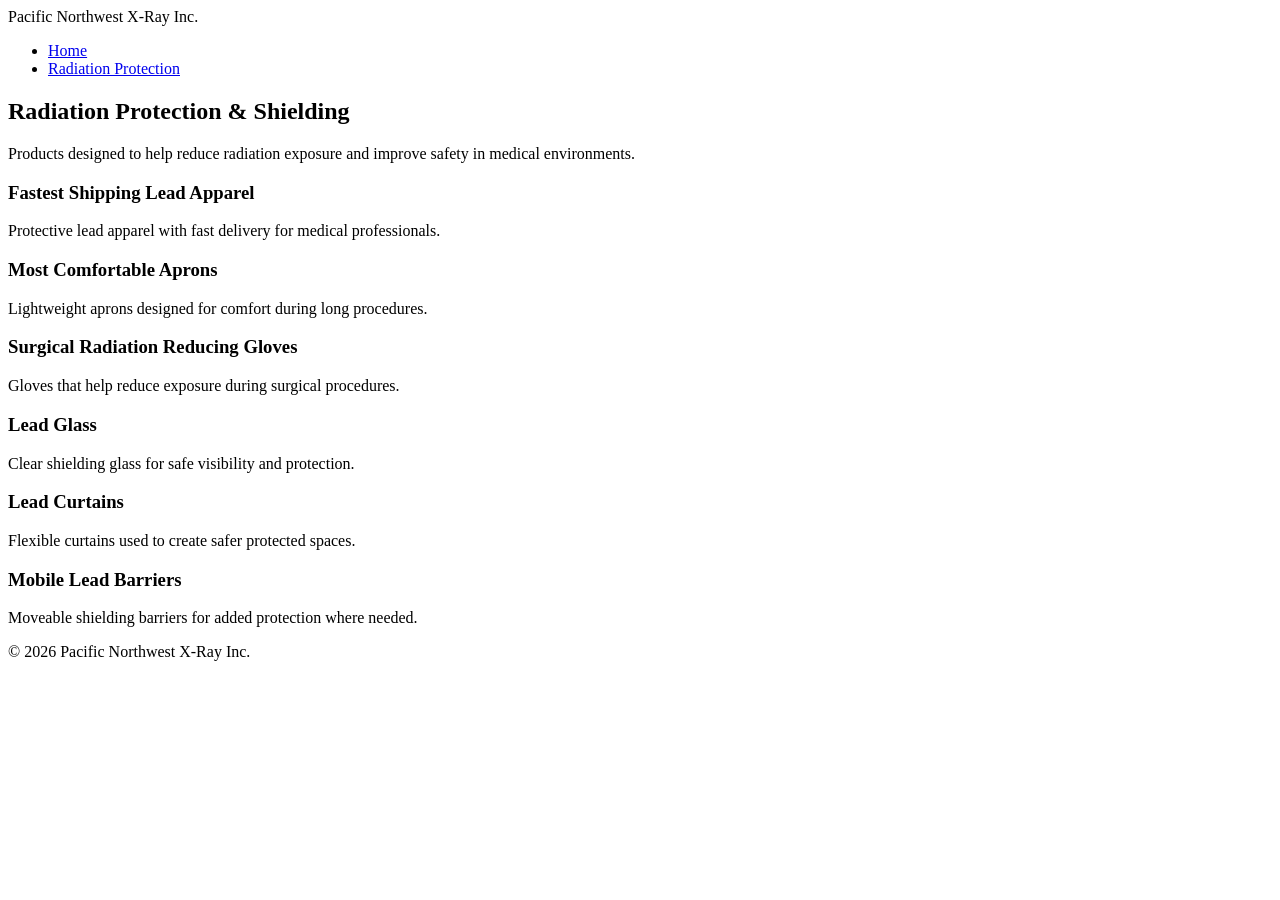
==== radiation-protection.html @ 11009ee7 "Create radiation protection product overview page This HTML file outlines the radiation protection p" ====
<!DOCTYPE html>
<html lang="en">
<head>
  <meta charset="UTF-8">
  <meta name="viewport" content="width=device-width, initial-scale=1.0">
  <title>Radiation Protection & Shielding</title>
  <link rel="stylesheet" href="css/style.css">
</head>
<body>

<header>
  <nav class="navbar">
    <div class="logo">Pacific Northwest X-Ray Inc.</div>
    <ul class="nav-links">
      <li><a href="index.html">Home</a></li>
      <li><a href="radiation-protection.html">Radiation Protection</a></li>
    </ul>
  </nav>
</header>

<section class="page-header">
  <h1>Radiation Protection & Shielding</h1>
  <p>
    Products designed to help reduce radiation exposure and improve safety in medical environments.
  </p>
</section>

<section class="products">
  <div class="product-grid">

    <div class="product-card">
      <h3>Fastest Shipping Lead Apparel</h3>
      <p>Protective lead apparel with fast delivery for medical professionals.</p>
    </div>

    <div class="product-card">
      <h3>Most Comfortable Aprons</h3>
      <p>Lightweight aprons designed for comfort during long procedures.</p>
    </div>

    <div class="product-card">
      <h3>Surgical Radiation Reducing Gloves</h3>
      <p>Gloves that help reduce exposure during surgical procedures.</p>
    </div>

    <div class="product-card">
      <h3>Lead Glass</h3>
      <p>Clear shielding glass for safe visibility and protection.</p>
    </div>

    <div class="product-card">
      <h3>Lead Curtains</h3>
      <p>Flexible curtains used to create safer protected spaces.</p>
    </div>

    <div class="product-card">
      <h3>Mobile Lead Barriers</h3>
      <p>Moveable shielding barriers for added protection where needed.</p>
    </div>

  </div>
</section>

<footer>
  <p>© 2026 Pacific Northwest X-Ray Inc.</p>
</footer>

</body>
</html>
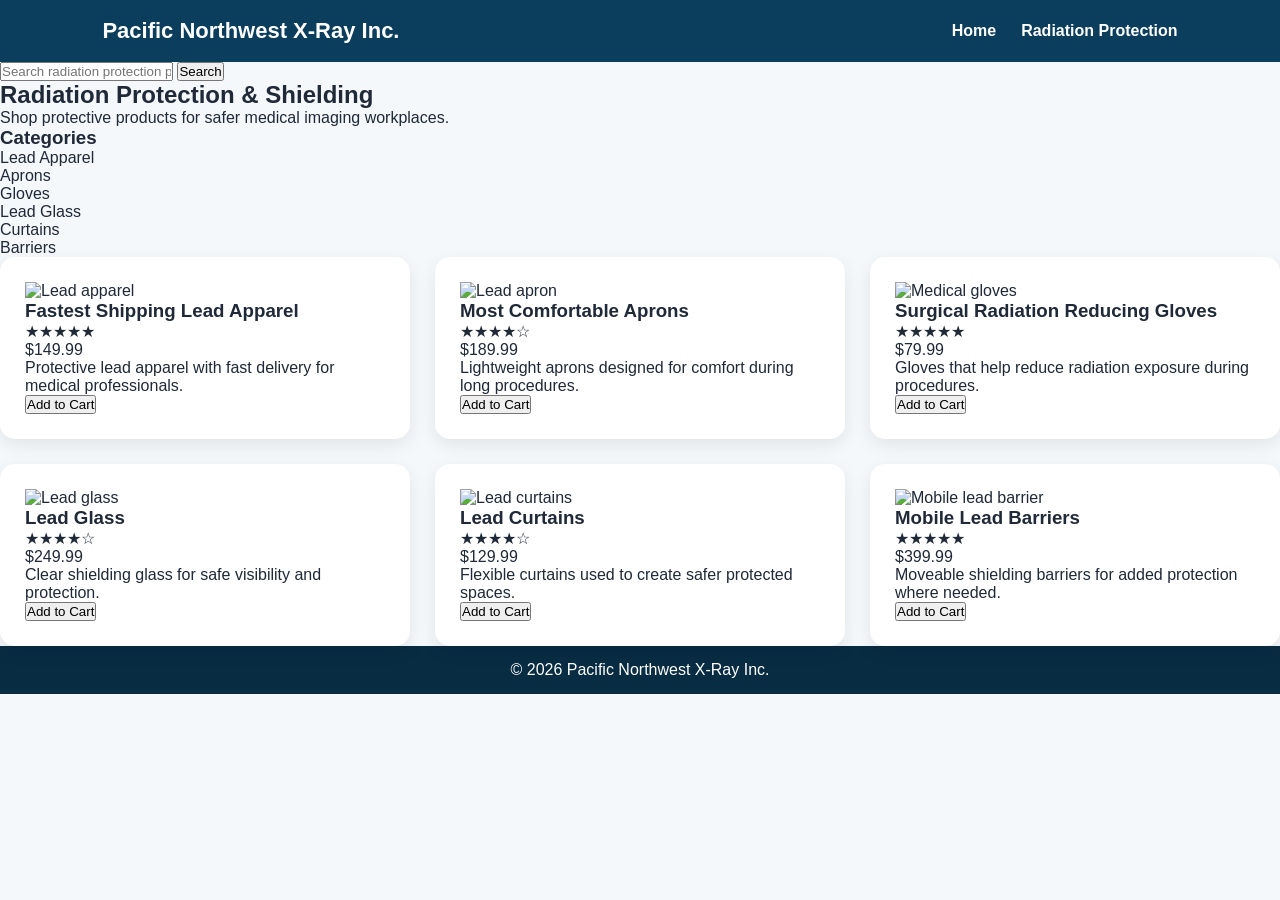
==== commit 2c93984d: "Add search area and update product descriptions" ====
--- a/radiation-protection.html
+++ b/radiation-protection.html
@@ -16,46 +16,84 @@
       <li><a href="radiation-protection.html">Radiation Protection</a></li>
     </ul>
   </nav>
+
+  <div class="search-area">
+    <input type="text" placeholder="Search radiation protection products...">
+    <button>Search</button>
+  </div>
 </header>
 
-<section class="page-header">
+<section class="shop-header">
   <h1>Radiation Protection & Shielding</h1>
-  <p>
-    Products designed to help reduce radiation exposure and improve safety in medical environments.
-  </p>
+  <p>Shop protective products for safer medical imaging workplaces.</p>
 </section>
 
-<section class="products">
+<section class="shop-layout">
+
+  <aside class="filter-box">
+    <h3>Categories</h3>
+    <p>Lead Apparel</p>
+    <p>Aprons</p>
+    <p>Gloves</p>
+    <p>Lead Glass</p>
+    <p>Curtains</p>
+    <p>Barriers</p>
+  </aside>
+
   <div class="product-grid">
 
     <div class="product-card">
+      <img src="https://images.unsplash.com/photo-1581594693702-fbdc51b2763b?auto=format&fit=crop&w=600&q=80" alt="Lead apparel">
       <h3>Fastest Shipping Lead Apparel</h3>
+      <p class="stars">★★★★★</p>
+      <p class="price">$149.99</p>
       <p>Protective lead apparel with fast delivery for medical professionals.</p>
+      <button>Add to Cart</button>
     </div>
 
     <div class="product-card">
+      <img src="https://images.unsplash.com/photo-1584467735871-8e85353a8413?auto=format&fit=crop&w=600&q=80" alt="Lead apron">
       <h3>Most Comfortable Aprons</h3>
+      <p class="stars">★★★★☆</p>
+      <p class="price">$189.99</p>
       <p>Lightweight aprons designed for comfort during long procedures.</p>
+      <button>Add to Cart</button>
     </div>
 
     <div class="product-card">
+      <img src="https://images.unsplash.com/photo-1583947215259-38e31be8751f?auto=format&fit=crop&w=600&q=80" alt="Medical gloves">
       <h3>Surgical Radiation Reducing Gloves</h3>
-      <p>Gloves that help reduce exposure during surgical procedures.</p>
+      <p class="stars">★★★★★</p>
+      <p class="price">$79.99</p>
+      <p>Gloves that help reduce radiation exposure during procedures.</p>
+      <button>Add to Cart</button>
     </div>
 
     <div class="product-card">
+      <img src="https://images.unsplash.com/photo-1581092160607-ee22621dd758?auto=format&fit=crop&w=600&q=80" alt="Lead glass">
       <h3>Lead Glass</h3>
+      <p class="stars">★★★★☆</p>
+      <p class="price">$249.99</p>
       <p>Clear shielding glass for safe visibility and protection.</p>
+      <button>Add to Cart</button>
     </div>
 
     <div class="product-card">
+      <img src="https://images.unsplash.com/photo-1563453392212-326f5e854473?auto=format&fit=crop&w=600&q=80" alt="Lead curtains">
       <h3>Lead Curtains</h3>
+      <p class="stars">★★★★☆</p>
+      <p class="price">$129.99</p>
       <p>Flexible curtains used to create safer protected spaces.</p>
+      <button>Add to Cart</button>
     </div>
 
     <div class="product-card">
+      <img src="https://images.unsplash.com/photo-1581091870622-2c132ab5fd26?auto=format&fit=crop&w=600&q=80" alt="Mobile lead barrier">
       <h3>Mobile Lead Barriers</h3>
+      <p class="stars">★★★★★</p>
+      <p class="price">$399.99</p>
       <p>Moveable shielding barriers for added protection where needed.</p>
+      <button>Add to Cart</button>
     </div>
 
   </div>
@@ -67,3 +105,4 @@
 
 </body>
 </html>
+
--- a/css/style.css
+++ b/css/style.css
@@ -0,0 +1,152 @@
+* {
+  margin: 0;
+  padding: 0;
+  box-sizing: border-box;
+}
+
+body {
+  font-family: Arial, sans-serif;
+  background-color: #f4f8fb;
+  color: #1f2937;
+}
+
+.navbar {
+  background-color: #0b3d5c;
+  color: white;
+  padding: 18px 8%;
+  display: flex;
+  justify-content: space-between;
+  align-items: center;
+  flex-wrap: wrap;
+}
+
+.logo {
+  font-size: 22px;
+  font-weight: bold;
+}
+
+.nav-links {
+  list-style: none;
+  display: flex;
+  gap: 25px;
+}
+
+.nav-links a {
+  color: white;
+  text-decoration: none;
+  font-weight: bold;
+}
+
+.nav-links a:hover {
+  color: #9bd8ff;
+}
+
+.hero {
+  min-height: 80vh;
+  padding: 70px 8%;
+  display: flex;
+  justify-content: space-between;
+  align-items: center;
+  background: linear-gradient(135deg, #e8f6ff, #ffffff);
+}
+
+.hero-text {
+  max-width: 600px;
+}
+
+.small-title {
+  color: #0b73b7;
+  font-weight: bold;
+  margin-bottom: 10px;
+}
+
+.hero h1 {
+  font-size: 48px;
+  color: #0b3d5c;
+  margin-bottom: 20px;
+}
+
+.hero p {
+  margin-bottom: 20px;
+  font-size: 18px;
+}
+
+.btn {
+  background-color: #0b73b7;
+  color: white;
+  padding: 12px 20px;
+  border-radius: 25px;
+  text-decoration: none;
+}
+
+.hero-box {
+  background: white;
+  padding: 30px;
+  border-radius: 20px;
+  box-shadow: 0 10px 25px rgba(0,0,0,0.1);
+}
+
+.features {
+  padding: 70px 8%;
+  text-align: center;
+}
+
+.features h2 {
+  margin-bottom: 30px;
+}
+
+.feature-grid,
+.product-grid {
+  display: grid;
+  grid-template-columns: repeat(3, 1fr);
+  gap: 25px;
+}
+
+.feature-card,
+.product-card {
+  background: white;
+  padding: 25px;
+  border-radius: 15px;
+  box-shadow: 0 6px 18px rgba(0,0,0,0.08);
+}
+
+.page-header {
+  background: #0b3d5c;
+  color: white;
+  padding: 80px 8%;
+  text-align: center;
+}
+
+.products {
+  padding: 70px 8%;
+}
+
+footer {
+  background: #082c42;
+  color: white;
+  text-align: center;
+  padding: 15px;
+}
+
+@media (max-width: 900px) {
+  .hero {
+    flex-direction: column;
+    text-align: center;
+  }
+
+  .feature-grid,
+  .product-grid {
+    grid-template-columns: repeat(2, 1fr);
+  }
+}
+
+@media (max-width: 600px) {
+  .feature-grid,
+  .product-grid {
+    grid-template-columns: 1fr;
+  }
+
+  .hero h1 {
+    font-size: 32px;
+  }
+}
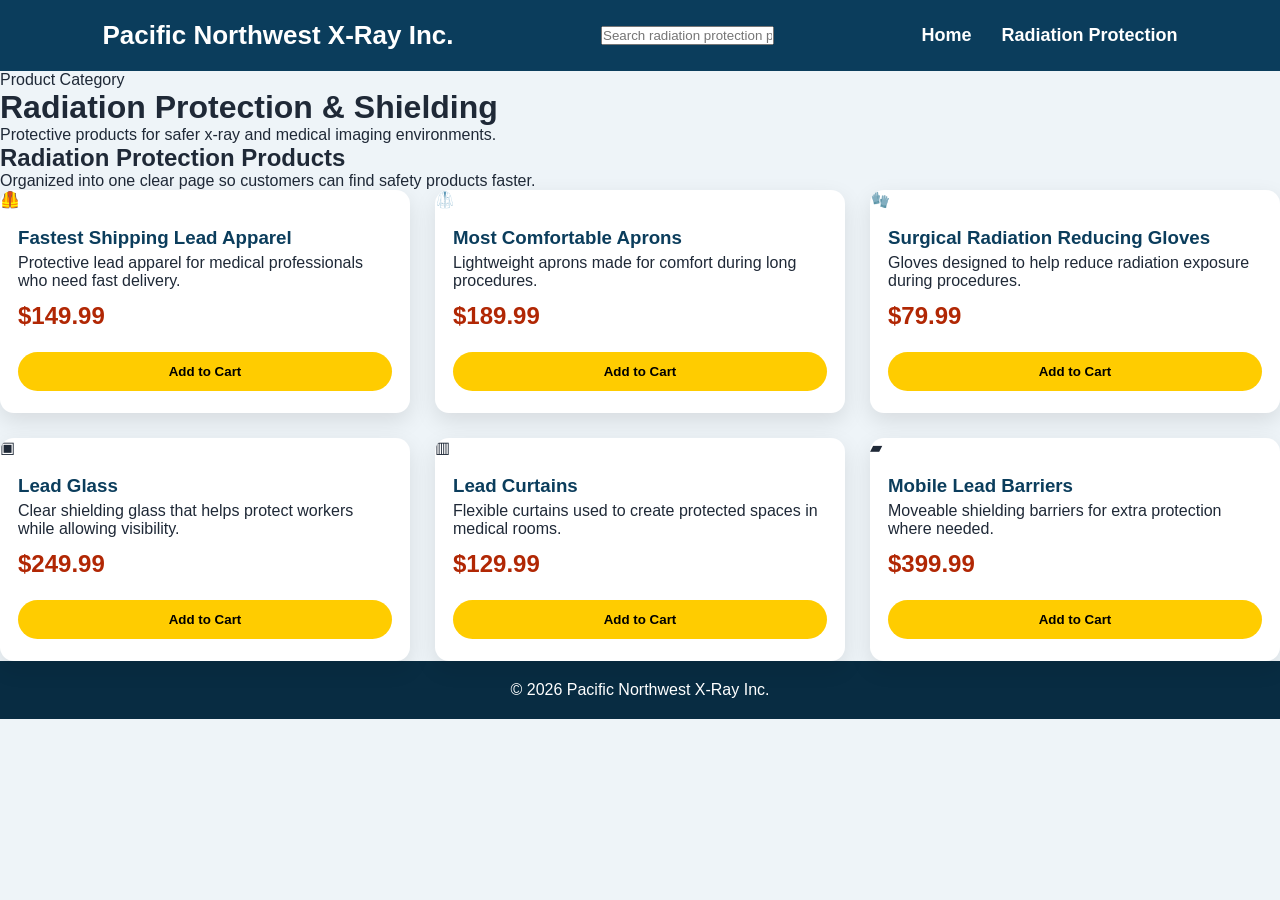
==== commit 62a8104d: "Refactor header and product display in HTML Updated header and product sections for better organizat" ====
--- a/radiation-protection.html
+++ b/radiation-protection.html
@@ -8,91 +8,80 @@
 </head>
 <body>
 
-<header>
+<header class="small-header">
   <nav class="navbar">
     <div class="logo">Pacific Northwest X-Ray Inc.</div>
+
+    <div class="search-box">
+      <input type="text" placeholder="Search radiation protection products...">
+    </div>
+
     <ul class="nav-links">
       <li><a href="index.html">Home</a></li>
       <li><a href="radiation-protection.html">Radiation Protection</a></li>
     </ul>
   </nav>
 
-  <div class="search-area">
-    <input type="text" placeholder="Search radiation protection products...">
-    <button>Search</button>
+  <div class="page-title">
+    <p class="tagline">Product Category</p>
+    <h1>Radiation Protection & Shielding</h1>
+    <p>Protective products for safer x-ray and medical imaging environments.</p>
   </div>
 </header>
 
-<section class="shop-header">
-  <h1>Radiation Protection & Shielding</h1>
-  <p>Shop protective products for safer medical imaging workplaces.</p>
-</section>
-
-<section class="shop-layout">
-
-  <aside class="filter-box">
-    <h3>Categories</h3>
-    <p>Lead Apparel</p>
-    <p>Aprons</p>
-    <p>Gloves</p>
-    <p>Lead Glass</p>
-    <p>Curtains</p>
-    <p>Barriers</p>
-  </aside>
+<section class="shop-section">
+  <div class="shop-top">
+    <h2>Radiation Protection Products</h2>
+    <p>Organized into one clear page so customers can find safety products faster.</p>
+  </div>
 
   <div class="product-grid">
 
     <div class="product-card">
-      <img src="https://images.unsplash.com/photo-1581594693702-fbdc51b2763b?auto=format&fit=crop&w=600&q=80" alt="Lead apparel">
+      <div class="product-icon">🦺</div>
       <h3>Fastest Shipping Lead Apparel</h3>
-      <p class="stars">★★★★★</p>
+      <p>Protective lead apparel for medical professionals who need fast delivery.</p>
       <p class="price">$149.99</p>
-      <p>Protective lead apparel with fast delivery for medical professionals.</p>
       <button>Add to Cart</button>
     </div>
 
     <div class="product-card">
-      <img src="https://images.unsplash.com/photo-1584467735871-8e85353a8413?auto=format&fit=crop&w=600&q=80" alt="Lead apron">
+      <div class="product-icon">🥼</div>
       <h3>Most Comfortable Aprons</h3>
-      <p class="stars">★★★★☆</p>
+      <p>Lightweight aprons made for comfort during long procedures.</p>
       <p class="price">$189.99</p>
-      <p>Lightweight aprons designed for comfort during long procedures.</p>
       <button>Add to Cart</button>
     </div>
 
     <div class="product-card">
-      <img src="https://images.unsplash.com/photo-1583947215259-38e31be8751f?auto=format&fit=crop&w=600&q=80" alt="Medical gloves">
+      <div class="product-icon">🧤</div>
       <h3>Surgical Radiation Reducing Gloves</h3>
-      <p class="stars">★★★★★</p>
+      <p>Gloves designed to help reduce radiation exposure during procedures.</p>
       <p class="price">$79.99</p>
-      <p>Gloves that help reduce radiation exposure during procedures.</p>
       <button>Add to Cart</button>
     </div>
 
     <div class="product-card">
-      <img src="https://images.unsplash.com/photo-1581092160607-ee22621dd758?auto=format&fit=crop&w=600&q=80" alt="Lead glass">
+      <div class="product-icon">▣</div>
       <h3>Lead Glass</h3>
-      <p class="stars">★★★★☆</p>
+      <p>Clear shielding glass that helps protect workers while allowing visibility.</p>
       <p class="price">$249.99</p>
-      <p>Clear shielding glass for safe visibility and protection.</p>
       <button>Add to Cart</button>
     </div>
 
     <div class="product-card">
-      <img src="https://images.unsplash.com/photo-1563453392212-326f5e854473?auto=format&fit=crop&w=600&q=80" alt="Lead curtains">
+      <div class="product-icon">▥</div>
       <h3>Lead Curtains</h3>
-      <p class="stars">★★★★☆</p>
+      <p>Flexible curtains used to create protected spaces in medical rooms.</p>
       <p class="price">$129.99</p>
-      <p>Flexible curtains used to create safer protected spaces.</p>
       <button>Add to Cart</button>
     </div>
 
     <div class="product-card">
-      <img src="https://images.unsplash.com/photo-1581091870622-2c132ab5fd26?auto=format&fit=crop&w=600&q=80" alt="Mobile lead barrier">
+      <div class="product-icon">▰</div>
       <h3>Mobile Lead Barriers</h3>
-      <p class="stars">★★★★★</p>
+      <p>Moveable shielding barriers for extra protection where needed.</p>
       <p class="price">$399.99</p>
-      <p>Moveable shielding barriers for added protection where needed.</p>
       <button>Add to Cart</button>
     </div>
 
@@ -105,4 +94,3 @@
 
 </body>
 </html>
-
--- a/css/style.css
+++ b/css/style.css
@@ -6,147 +6,266 @@
 
 body {
   font-family: Arial, sans-serif;
-  background-color: #f4f8fb;
+  background-color: #eef4f8;
   color: #1f2937;
 }
 
 .navbar {
   background-color: #0b3d5c;
   color: white;
-  padding: 18px 8%;
+  padding: 20px 8%;
   display: flex;
   justify-content: space-between;
   align-items: center;
-  flex-wrap: wrap;
 }
 
 .logo {
-  font-size: 22px;
+  font-size: 26px;
   font-weight: bold;
 }
 
 .nav-links {
+  display: flex;
   list-style: none;
-  display: flex;
-  gap: 25px;
+  gap: 30px;
 }
 
 .nav-links a {
   color: white;
   text-decoration: none;
   font-weight: bold;
-}
-
-.nav-links a:hover {
-  color: #9bd8ff;
-}
-
-.hero {
-  min-height: 80vh;
-  padding: 70px 8%;
-  display: flex;
-  justify-content: space-between;
+  font-size: 18px;
+}
+
+.search-area {
+  background-color: #0b3d5c;
+  padding: 0 8% 25px;
+  display: flex;
+  gap: 10px;
+}
+
+.search-area input {
+  width: 100%;
+  padding: 14px;
+  border-radius: 6px;
+  border: none;
+  font-size: 16px;
+}
+
+.search-area button {
+  padding: 14px 24px;
+  border: none;
+  border-radius: 6px;
+  background-color: #ff9900;
+  font-weight: bold;
+  cursor: pointer;
+}
+
+.home-hero {
+  min-height: 65vh;
+  background: linear-gradient(rgba(11, 61, 92, 0.75), rgba(11, 61, 92, 0.75)),
+  url("https://images.unsplash.com/photo-1581595220892-b0739db3ba8c?auto=format&fit=crop&w=1400&q=80");
+  background-size: cover;
+  background-position: center;
+  color: white;
+  display: flex;
   align-items: center;
-  background: linear-gradient(135deg, #e8f6ff, #ffffff);
-}
-
-.hero-text {
-  max-width: 600px;
-}
-
-.small-title {
-  color: #0b73b7;
-  font-weight: bold;
-  margin-bottom: 10px;
-}
-
-.hero h1 {
-  font-size: 48px;
-  color: #0b3d5c;
+  padding: 80px 8%;
+}
+
+.home-text {
+  max-width: 650px;
+}
+
+.home-text h1 {
+  font-size: 52px;
   margin-bottom: 20px;
 }
 
-.hero p {
-  margin-bottom: 20px;
-  font-size: 18px;
+.home-text p {
+  font-size: 20px;
+  margin-bottom: 30px;
 }
 
 .btn {
-  background-color: #0b73b7;
-  color: white;
-  padding: 12px 20px;
-  border-radius: 25px;
+  background-color: #ff9900;
+  color: #111827;
+  padding: 14px 24px;
+  border-radius: 6px;
   text-decoration: none;
-}
-
-.hero-box {
-  background: white;
-  padding: 30px;
-  border-radius: 20px;
-  box-shadow: 0 10px 25px rgba(0,0,0,0.1);
-}
-
-.features {
+  font-weight: bold;
+}
+
+.category-section {
   padding: 70px 8%;
   text-align: center;
 }
 
-.features h2 {
-  margin-bottom: 30px;
-}
-
-.feature-grid,
+.category-section h2 {
+  font-size: 36px;
+  color: #0b3d5c;
+  margin-bottom: 35px;
+}
+
+.category-grid {
+  display: grid;
+  grid-template-columns: repeat(3, 1fr);
+  gap: 25px;
+}
+
+.category-card,
+.product-card,
+.filter-box {
+  background: white;
+  border-radius: 14px;
+  box-shadow: 0 8px 22px rgba(0,0,0,0.1);
+  overflow: hidden;
+}
+
+.category-card img,
+.product-card img {
+  width: 100%;
+  height: 210px;
+  object-fit: cover;
+}
+
+.category-card h3,
+.product-card h3 {
+  padding: 18px 18px 5px;
+  color: #0b3d5c;
+}
+
+.category-card p,
+.product-card p {
+  padding: 0 18px 12px;
+}
+
+.category-card a {
+  display: inline-block;
+  margin: 0 18px 20px;
+  color: #0b73b7;
+  font-weight: bold;
+  text-decoration: none;
+}
+
+.shop-header {
+  background-color: white;
+  padding: 45px 8%;
+  text-align: center;
+}
+
+.shop-header h1 {
+  font-size: 42px;
+  color: #0b3d5c;
+  margin-bottom: 10px;
+}
+
+.shop-layout {
+  padding: 40px 8% 70px;
+  display: grid;
+  grid-template-columns: 230px 1fr;
+  gap: 30px;
+}
+
+.filter-box {
+  padding: 25px;
+  height: fit-content;
+}
+
+.filter-box h3 {
+  color: #0b3d5c;
+  margin-bottom: 15px;
+}
+
+.filter-box p {
+  padding: 10px 0;
+  border-bottom: 1px solid #e5e7eb;
+}
+
 .product-grid {
   display: grid;
   grid-template-columns: repeat(3, 1fr);
   gap: 25px;
 }
 
-.feature-card,
 .product-card {
-  background: white;
-  padding: 25px;
-  border-radius: 15px;
-  box-shadow: 0 6px 18px rgba(0,0,0,0.08);
-}
-
-.page-header {
-  background: #0b3d5c;
-  color: white;
-  padding: 80px 8%;
+  transition: 0.2s;
+}
+
+.product-card:hover {
+  transform: translateY(-5px);
+}
+
+.stars {
+  color: #ff9900;
+  font-weight: bold;
+}
+
+.price {
+  font-size: 24px;
+  font-weight: bold;
+  color: #b12704;
+}
+
+.product-card button {
+  margin: 10px 18px 22px;
+  width: calc(100% - 36px);
+  padding: 12px;
+  background-color: #ffcc00;
+  border: none;
+  border-radius: 20px;
+  font-weight: bold;
+  cursor: pointer;
+}
+
+.product-card button:hover {
+  background-color: #ff9900;
+}
+
+footer {
+  background-color: #082c42;
+  color: white;
   text-align: center;
-}
-
-.products {
-  padding: 70px 8%;
-}
-
-footer {
-  background: #082c42;
-  color: white;
-  text-align: center;
-  padding: 15px;
-}
-
-@media (max-width: 900px) {
-  .hero {
+  padding: 20px;
+}
+
+@media (max-width: 950px) {
+  .category-grid,
+  .product-grid {
+    grid-template-columns: repeat(2, 1fr);
+  }
+
+  .shop-layout {
+    grid-template-columns: 1fr;
+  }
+
+  .home-text h1 {
+    font-size: 40px;
+  }
+}
+
+@media (max-width: 600px) {
+  .navbar {
+    flex-direction: column;
+    gap: 15px;
+  }
+
+  .nav-links {
     flex-direction: column;
     text-align: center;
-  }
-
-  .feature-grid,
-  .product-grid {
-    grid-template-columns: repeat(2, 1fr);
-  }
-}
-
-@media (max-width: 600px) {
-  .feature-grid,
+    gap: 10px;
+  }
+
+  .search-area {
+    flex-direction: column;
+  }
+
+  .category-grid,
   .product-grid {
     grid-template-columns: 1fr;
   }
 
-  .hero h1 {
+  .home-text h1 {
     font-size: 32px;
   }
 }
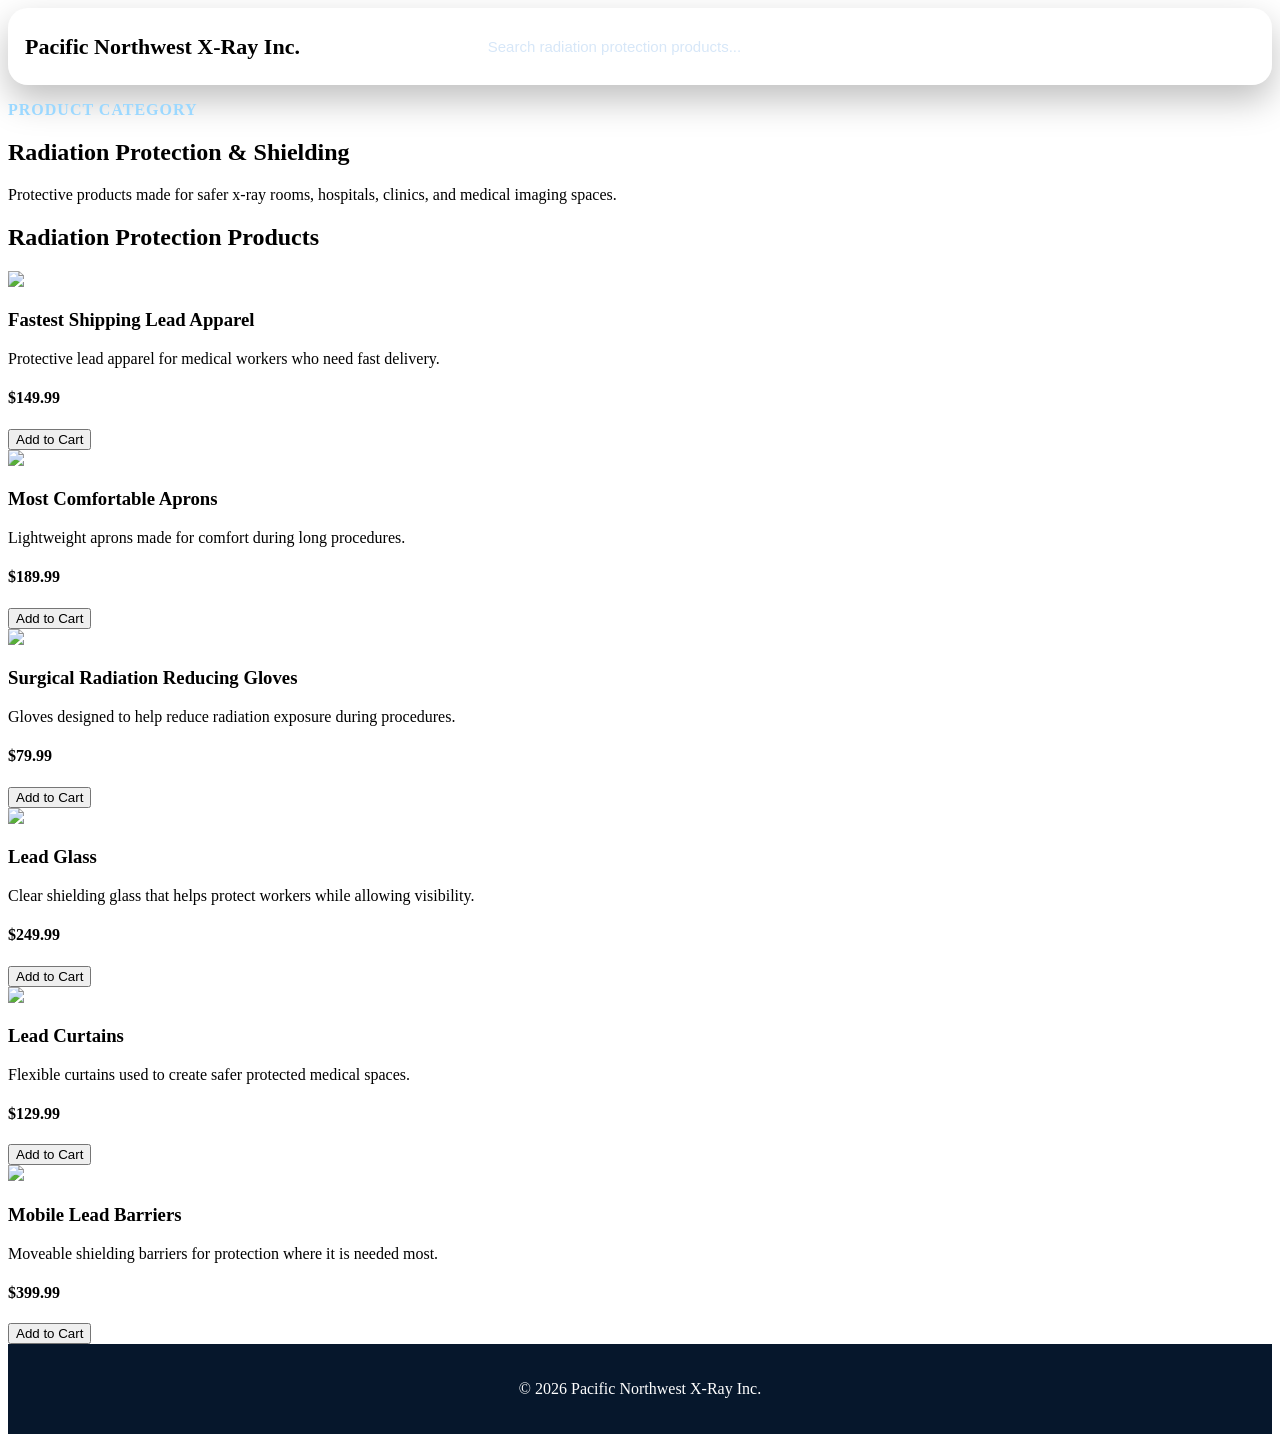
==== commit dc79cd12: "Refactor HTML structure and update product descriptions" ====
--- a/radiation-protection.html
+++ b/radiation-protection.html
@@ -4,84 +4,88 @@
   <meta charset="UTF-8">
   <meta name="viewport" content="width=device-width, initial-scale=1.0">
   <title>Radiation Protection & Shielding</title>
+
+  
   <link rel="stylesheet" href="css/style.css">
+
 </head>
 <body>
 
-<header class="small-header">
-  <nav class="navbar">
-    <div class="logo">Pacific Northwest X-Ray Inc.</div>
+<section class="radiation-page">
 
-    <div class="search-box">
+  <nav class="top-nav">
+    <div class="brand">Pacific Northwest X-Ray Inc.</div>
+
+    <div class="search-bar">
       <input type="text" placeholder="Search radiation protection products...">
     </div>
 
-    <ul class="nav-links">
-      <li><a href="index.html">Home</a></li>
-      <li><a href="radiation-protection.html">Radiation Protection</a></li>
-    </ul>
+    <div class="nav-buttons">
+      <a href="index.html">Home</a>
+      <a href="radiation-protection.html">Radiation Protection</a>
+    </div>
   </nav>
 
-  <div class="page-title">
-    <p class="tagline">Product Category</p>
+  <div class="page-heading">
+    <p class="mini-title">Product Category</p>
     <h1>Radiation Protection & Shielding</h1>
-    <p>Protective products for safer x-ray and medical imaging environments.</p>
+    <p>
+      Protective products made for safer x-ray rooms, hospitals, clinics, and medical imaging spaces.
+    </p>
   </div>
-</header>
 
-<section class="shop-section">
-  <div class="shop-top">
-    <h2>Radiation Protection Products</h2>
-    <p>Organized into one clear page so customers can find safety products faster.</p>
-  </div>
+</section>
+
+<section class="products-section">
+  <h2>Radiation Protection Products</h2>
 
   <div class="product-grid">
 
     <div class="product-card">
-      <div class="product-icon">🦺</div>
+      <img src="https://images.unsplash.com/photo-1581594693702-fbdc51b2763b?auto=format&fit=crop&w=500&q=80">
       <h3>Fastest Shipping Lead Apparel</h3>
-      <p>Protective lead apparel for medical professionals who need fast delivery.</p>
-      <p class="price">$149.99</p>
+      <p>Protective lead apparel for medical workers who need fast delivery.</p>
+      <h4>$149.99</h4>
       <button>Add to Cart</button>
     </div>
 
     <div class="product-card">
-      <div class="product-icon">🥼</div>
+      <img src="https://images.unsplash.com/photo-1584467735871-8e85353a8413?auto=format&fit=crop&w=500&q=80">
       <h3>Most Comfortable Aprons</h3>
       <p>Lightweight aprons made for comfort during long procedures.</p>
-      <p class="price">$189.99</p>
+      <h4>$189.99</h4>
       <button>Add to Cart</button>
     </div>
 
     <div class="product-card">
-      <div class="product-icon">🧤</div>
+      <img src="https://images.unsplash.com/photo-1583947215259-38e31be8751f?auto=format&fit=crop&w=500&q=80">
       <h3>Surgical Radiation Reducing Gloves</h3>
       <p>Gloves designed to help reduce radiation exposure during procedures.</p>
-      <p class="price">$79.99</p>
+      <h4>$79.99</h4>
       <button>Add to Cart</button>
     </div>
 
     <div class="product-card">
-      <div class="product-icon">▣</div>
+      <img src="https://images.unsplash.com/photo-1581092160607-ee22621dd758?auto=format&fit=crop&w=500&q=80">
       <h3>Lead Glass</h3>
       <p>Clear shielding glass that helps protect workers while allowing visibility.</p>
-      <p class="price">$249.99</p>
+      <h4>$249.99</h4>
       <button>Add to Cart</button>
     </div>
 
     <div class="product-card">
-      <div class="product-icon">▥</div>
+      <img src="https://images.unsplash.com/photo-1563453392212-326f5e854473?auto=format&fit=crop&w=500&q=80">
       <h3>Lead Curtains</h3>
-      <p>Flexible curtains used to create protected spaces in medical rooms.</p>
-      <p class="price">$129.99</p>
+      <p>Flexible curtains used to create safer protected medical spaces.</p>
+      <h4>$129.99</h4>
       <button>Add to Cart</button>
     </div>
 
     <div class="product-card">
-      <div class="product-icon">▰</div>
+      <img src="https://images.unsplash.com/photo-1581091870622-2c132ab5fd26?auto=format&fit=crop&w=500&q=80">
       <h3>Mobile Lead Barriers</h3>
-      <p>Moveable shielding barriers for extra protection where needed.</p>
-      <p class="price">$399.99</p>
+      <p>Moveable shielding barriers for protection where it is needed most.</p>
+      <h4>$399.99</h4>
       <button>Add to Cart</button>
     </div>
 
--- a/css/style.css
+++ b/css/style.css
@@ -1,271 +1,184 @@
-* {
-  margin: 0;
-  padding: 0;
-  box-sizing: border-box;
+.simple-home {
+  min-height: 85vh;
+  padding: 25px 7% 70px;
+  background:
+    radial-gradient(circle at 80% 45%, rgba(99, 179, 255, 0.35), transparent 25%),
+    radial-gradient(circle at 20% 90%, rgba(57, 120, 255, 0.22), transparent 25%),
+    linear-gradient(135deg, #050b24, #092f55, #0b4f78);
+  color: white;
 }
 
-body {
-  font-family: Arial, sans-serif;
-  background-color: #eef4f8;
-  color: #1f2937;
+.top-nav {
+  background: rgba(255, 255, 255, 0.1);
+  border: 1px solid rgba(255, 255, 255, 0.18);
+  border-radius: 20px;
+  padding: 16px;
+  display: grid;
+  grid-template-columns: 1fr 1.2fr auto;
+  align-items: center;
+  gap: 18px;
+  box-shadow: 0 15px 35px rgba(0, 0, 0, 0.25);
 }
 
-.navbar {
-  background-color: #0b3d5c;
-  color: white;
-  padding: 20px 8%;
-  display: flex;
-  justify-content: space-between;
-  align-items: center;
+.brand {
+  font-size: 22px;
+  font-weight: 800;
 }
 
-.logo {
-  font-size: 26px;
-  font-weight: bold;
+.search-bar input {
+  width: 100%;
+  padding: 13px 18px;
+  border: none;
+  outline: none;
+  border-radius: 14px;
+  background-color: rgba(255, 255, 255, 0.13);
+  color: white;
+  font-size: 15px;
 }
 
-.nav-links {
-  display: flex;
-  list-style: none;
-  gap: 30px;
+.search-bar input::placeholder {
+  color: #d7e7f8;
 }
 
-.nav-links a {
+.nav-buttons {
+  display: flex;
+  gap: 12px;
+}
+
+.nav-buttons a {
   color: white;
   text-decoration: none;
   font-weight: bold;
-  font-size: 18px;
+  padding: 11px 15px;
+  border-radius: 12px;
 }
 
-.search-area {
-  background-color: #0b3d5c;
-  padding: 0 8% 25px;
-  display: flex;
-  gap: 10px;
+.nav-buttons a:hover {
+  background: rgba(255, 255, 255, 0.14);
 }
 
-.search-area input {
-  width: 100%;
-  padding: 14px;
-  border-radius: 6px;
-  border: none;
-  font-size: 16px;
+.home-content {
+  display: grid;
+  grid-template-columns: 1.1fr 0.9fr;
+  align-items: center;
+  gap: 40px;
+  padding-top: 95px;
 }
 
-.search-area button {
-  padding: 14px 24px;
-  border: none;
-  border-radius: 6px;
-  background-color: #ff9900;
+.mini-title {
+  color: #9bd8ff;
   font-weight: bold;
-  cursor: pointer;
+  letter-spacing: 1px;
+  text-transform: uppercase;
+  margin-bottom: 16px;
 }
 
-.home-hero {
-  min-height: 65vh;
-  background: linear-gradient(rgba(11, 61, 92, 0.75), rgba(11, 61, 92, 0.75)),
-  url("https://images.unsplash.com/photo-1581595220892-b0739db3ba8c?auto=format&fit=crop&w=1400&q=80");
-  background-size: cover;
-  background-position: center;
-  color: white;
-  display: flex;
-  align-items: center;
-  padding: 80px 8%;
+.home-left h1 {
+  font-family: Georgia, serif;
+  font-size: 64px;
+  line-height: 1.05;
+  margin-bottom: 22px;
 }
 
-.home-text {
-  max-width: 650px;
+.home-description {
+  color: #dbeafe;
+  font-size: 20px;
+  max-width: 570px;
+  margin-bottom: 32px;
 }
 
-.home-text h1 {
-  font-size: 52px;
-  margin-bottom: 20px;
+.home-btn {
+  display: inline-block;
+  background: white;
+  color: #092f55;
+  padding: 15px 24px;
+  border-radius: 14px;
+  text-decoration: none;
+  font-weight: bold;
+  box-shadow: 0 14px 30px rgba(255, 255, 255, 0.22);
 }
 
-.home-text p {
-  font-size: 20px;
-  margin-bottom: 30px;
+.home-right {
+  display: flex;
+  justify-content: center;
 }
 
-.btn {
-  background-color: #ff9900;
-  color: #111827;
-  padding: 14px 24px;
-  border-radius: 6px;
-  text-decoration: none;
-  font-weight: bold;
+.glow-card {
+  width: 330px;
+  height: 330px;
+  border-radius: 50%;
+  background:
+    linear-gradient(135deg, #ffffff, #8ed7ff);
+  color: #082c42;
+  display: flex;
+  flex-direction: column;
+  justify-content: center;
+  align-items: center;
+  text-align: center;
+  box-shadow:
+    0 0 45px rgba(142, 215, 255, 0.65),
+    inset 0 0 25px rgba(255, 255, 255, 0.7);
 }
 
-.category-section {
-  padding: 70px 8%;
-  text-align: center;
+.glow-card h2 {
+  font-family: Georgia, serif;
+  font-size: 38px;
+  margin-bottom: 12px;
 }
 
-.category-section h2 {
-  font-size: 36px;
-  color: #0b3d5c;
-  margin-bottom: 35px;
+.glow-card p {
+  font-weight: bold;
+  max-width: 230px;
 }
 
-.category-grid {
+.quick-cards {
+  padding: 55px 7%;
   display: grid;
   grid-template-columns: repeat(3, 1fr);
-  gap: 25px;
+  gap: 22px;
+  background: #f3f7fb;
 }
 
-.category-card,
-.product-card,
-.filter-box {
+.quick-card {
   background: white;
-  border-radius: 14px;
-  box-shadow: 0 8px 22px rgba(0,0,0,0.1);
-  overflow: hidden;
+  padding: 26px;
+  border-radius: 18px;
+  box-shadow: 0 10px 25px rgba(8, 44, 66, 0.1);
+  border: 1px solid #e5edf5;
 }
 
-.category-card img,
-.product-card img {
-  width: 100%;
-  height: 210px;
-  object-fit: cover;
-}
-
-.category-card h3,
-.product-card h3 {
-  padding: 18px 18px 5px;
-  color: #0b3d5c;
-}
-
-.category-card p,
-.product-card p {
-  padding: 0 18px 12px;
-}
-
-.category-card a {
-  display: inline-block;
-  margin: 0 18px 20px;
-  color: #0b73b7;
-  font-weight: bold;
-  text-decoration: none;
-}
-
-.shop-header {
-  background-color: white;
-  padding: 45px 8%;
-  text-align: center;
-}
-
-.shop-header h1 {
-  font-size: 42px;
+.quick-card h3 {
   color: #0b3d5c;
   margin-bottom: 10px;
 }
 
-.shop-layout {
-  padding: 40px 8% 70px;
-  display: grid;
-  grid-template-columns: 230px 1fr;
-  gap: 30px;
-}
-
-.filter-box {
-  padding: 25px;
-  height: fit-content;
-}
-
-.filter-box h3 {
-  color: #0b3d5c;
-  margin-bottom: 15px;
-}
-
-.filter-box p {
-  padding: 10px 0;
-  border-bottom: 1px solid #e5e7eb;
-}
-
-.product-grid {
-  display: grid;
-  grid-template-columns: repeat(3, 1fr);
-  gap: 25px;
-}
-
-.product-card {
-  transition: 0.2s;
-}
-
-.product-card:hover {
-  transform: translateY(-5px);
-}
-
-.stars {
-  color: #ff9900;
-  font-weight: bold;
-}
-
-.price {
-  font-size: 24px;
-  font-weight: bold;
-  color: #b12704;
-}
-
-.product-card button {
-  margin: 10px 18px 22px;
-  width: calc(100% - 36px);
-  padding: 12px;
-  background-color: #ffcc00;
-  border: none;
-  border-radius: 20px;
-  font-weight: bold;
-  cursor: pointer;
-}
-
-.product-card button:hover {
-  background-color: #ff9900;
-}
-
 footer {
-  background-color: #082c42;
+  background-color: #06172c;
   color: white;
   text-align: center;
   padding: 20px;
 }
 
-@media (max-width: 950px) {
-  .category-grid,
-  .product-grid {
-    grid-template-columns: repeat(2, 1fr);
-  }
-
-  .shop-layout {
+@media (max-width: 900px) {
+  .top-nav {
     grid-template-columns: 1fr;
   }
 
-  .home-text h1 {
-    font-size: 40px;
+  .home-content {
+    grid-template-columns: 1fr;
+    text-align: center;
+  }
+
+  .home-description {
+    margin-left: auto;
+    margin-right: auto;
+  }
+
+  .home-left h1 {
+    font-size: 46px;
+  }
+
+  .quick-cards {
+    grid-template-columns: 1fr;
   }
 }
-
-@media (max-width: 600px) {
-  .navbar {
-    flex-direction: column;
-    gap: 15px;
-  }
-
-  .nav-links {
-    flex-direction: column;
-    text-align: center;
-    gap: 10px;
-  }
-
-  .search-area {
-    flex-direction: column;
-  }
-
-  .category-grid,
-  .product-grid {
-    grid-template-columns: 1fr;
-  }
-
-  .home-text h1 {
-    font-size: 32px;
-  }
-}
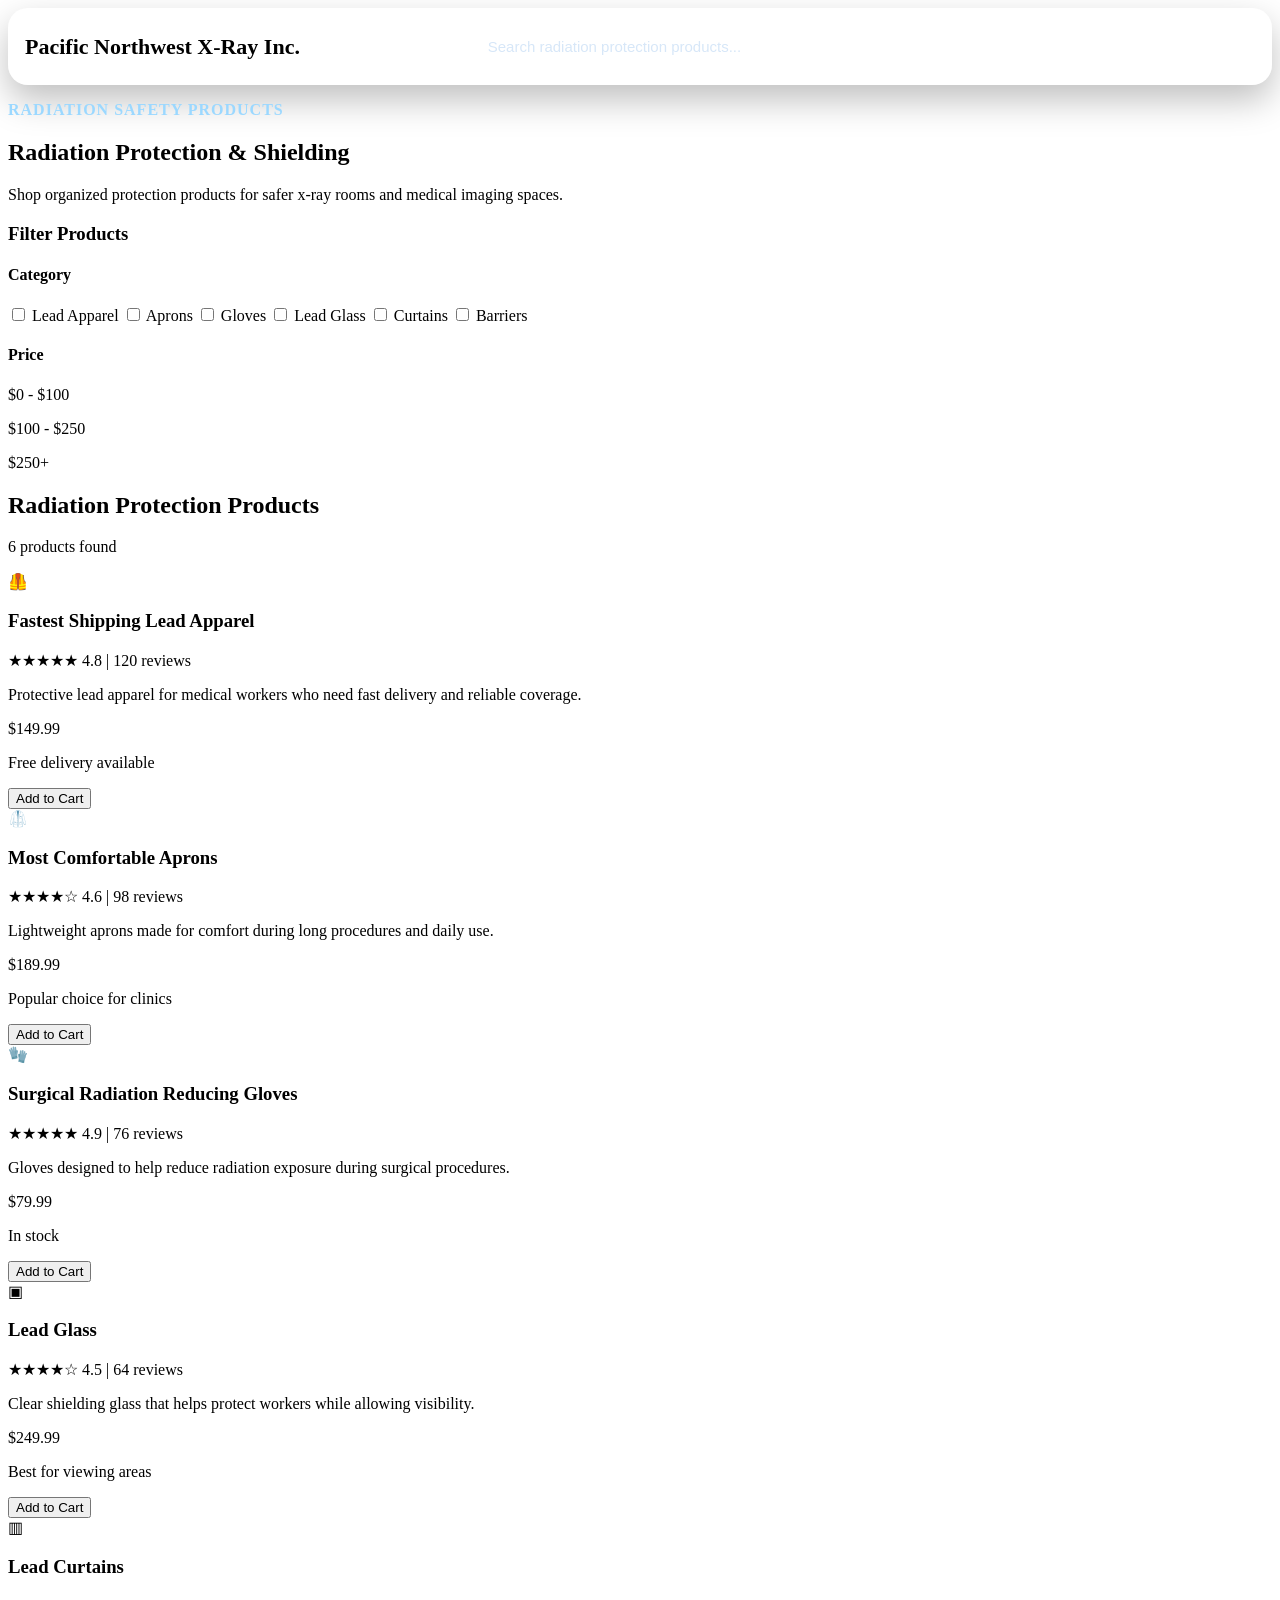
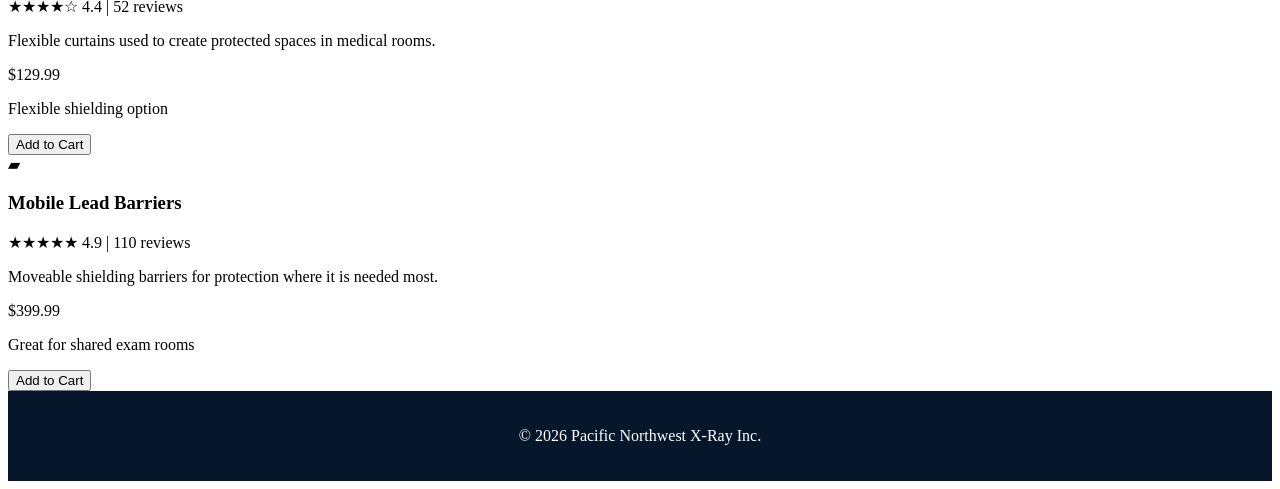
==== commit 3aab358c: "Refactor radiation protection page layout and content Updated the structure and content of the radia" ====
--- a/radiation-protection.html
+++ b/radiation-protection.html
@@ -4,14 +4,11 @@
   <meta charset="UTF-8">
   <meta name="viewport" content="width=device-width, initial-scale=1.0">
   <title>Radiation Protection & Shielding</title>
-
-  
   <link rel="stylesheet" href="css/style.css">
-
 </head>
 <body>
 
-<section class="radiation-page">
+<section class="radiation-shop-page">
 
   <nav class="top-nav">
     <div class="brand">Pacific Northwest X-Ray Inc.</div>
@@ -26,70 +23,118 @@
     </div>
   </nav>
 
-  <div class="page-heading">
-    <p class="mini-title">Product Category</p>
+  <div class="shop-title">
+    <p class="mini-title">Radiation Safety Products</p>
     <h1>Radiation Protection & Shielding</h1>
-    <p>
-      Protective products made for safer x-ray rooms, hospitals, clinics, and medical imaging spaces.
-    </p>
+    <p>Shop organized protection products for safer x-ray rooms and medical imaging spaces.</p>
   </div>
 
 </section>
 
-<section class="products-section">
-  <h2>Radiation Protection Products</h2>
+<section class="amazon-style-area">
 
-  <div class="product-grid">
+  <aside class="filter-sidebar">
+    <h3>Filter Products</h3>
 
-    <div class="product-card">
-      <img src="https://images.unsplash.com/photo-1581594693702-fbdc51b2763b?auto=format&fit=crop&w=500&q=80">
-      <h3>Fastest Shipping Lead Apparel</h3>
-      <p>Protective lead apparel for medical workers who need fast delivery.</p>
-      <h4>$149.99</h4>
-      <button>Add to Cart</button>
+    <h4>Category</h4>
+    <label><input type="checkbox"> Lead Apparel</label>
+    <label><input type="checkbox"> Aprons</label>
+    <label><input type="checkbox"> Gloves</label>
+    <label><input type="checkbox"> Lead Glass</label>
+    <label><input type="checkbox"> Curtains</label>
+    <label><input type="checkbox"> Barriers</label>
+
+    <h4>Price</h4>
+    <p>$0 - $100</p>
+    <p>$100 - $250</p>
+    <p>$250+</p>
+  </aside>
+
+  <main class="shop-results">
+
+    <div class="results-header">
+      <h2>Radiation Protection Products</h2>
+      <p>6 products found</p>
     </div>
 
-    <div class="product-card">
-      <img src="https://images.unsplash.com/photo-1584467735871-8e85353a8413?auto=format&fit=crop&w=500&q=80">
-      <h3>Most Comfortable Aprons</h3>
-      <p>Lightweight aprons made for comfort during long procedures.</p>
-      <h4>$189.99</h4>
-      <button>Add to Cart</button>
+    <div class="product-list">
+
+      <div class="shop-card">
+        <div class="product-symbol">🦺</div>
+        <div class="product-info">
+          <h3>Fastest Shipping Lead Apparel</h3>
+          <p class="rating">★★★★★ <span>4.8 | 120 reviews</span></p>
+          <p>Protective lead apparel for medical workers who need fast delivery and reliable coverage.</p>
+          <p class="price">$149.99</p>
+          <p class="shipping">Free delivery available</p>
+          <button>Add to Cart</button>
+        </div>
+      </div>
+
+      <div class="shop-card">
+        <div class="product-symbol">🥼</div>
+        <div class="product-info">
+          <h3>Most Comfortable Aprons</h3>
+          <p class="rating">★★★★☆ <span>4.6 | 98 reviews</span></p>
+          <p>Lightweight aprons made for comfort during long procedures and daily use.</p>
+          <p class="price">$189.99</p>
+          <p class="shipping">Popular choice for clinics</p>
+          <button>Add to Cart</button>
+        </div>
+      </div>
+
+      <div class="shop-card">
+        <div class="product-symbol">🧤</div>
+        <div class="product-info">
+          <h3>Surgical Radiation Reducing Gloves</h3>
+          <p class="rating">★★★★★ <span>4.9 | 76 reviews</span></p>
+          <p>Gloves designed to help reduce radiation exposure during surgical procedures.</p>
+          <p class="price">$79.99</p>
+          <p class="shipping">In stock</p>
+          <button>Add to Cart</button>
+        </div>
+      </div>
+
+      <div class="shop-card">
+        <div class="product-symbol">▣</div>
+        <div class="product-info">
+          <h3>Lead Glass</h3>
+          <p class="rating">★★★★☆ <span>4.5 | 64 reviews</span></p>
+          <p>Clear shielding glass that helps protect workers while allowing visibility.</p>
+          <p class="price">$249.99</p>
+          <p class="shipping">Best for viewing areas</p>
+          <button>Add to Cart</button>
+        </div>
+      </div>
+
+      <div class="shop-card">
+        <div class="product-symbol">▥</div>
+        <div class="product-info">
+          <h3>Lead Curtains</h3>
+          <p class="rating">★★★★☆ <span>4.4 | 52 reviews</span></p>
+          <p>Flexible curtains used to create protected spaces in medical rooms.</p>
+          <p class="price">$129.99</p>
+          <p class="shipping">Flexible shielding option</p>
+          <button>Add to Cart</button>
+        </div>
+      </div>
+
+      <div class="shop-card">
+        <div class="product-symbol">▰</div>
+        <div class="product-info">
+          <h3>Mobile Lead Barriers</h3>
+          <p class="rating">★★★★★ <span>4.9 | 110 reviews</span></p>
+          <p>Moveable shielding barriers for protection where it is needed most.</p>
+          <p class="price">$399.99</p>
+          <p class="shipping">Great for shared exam rooms</p>
+          <button>Add to Cart</button>
+        </div>
+      </div>
+
     </div>
 
-    <div class="product-card">
-      <img src="https://images.unsplash.com/photo-1583947215259-38e31be8751f?auto=format&fit=crop&w=500&q=80">
-      <h3>Surgical Radiation Reducing Gloves</h3>
-      <p>Gloves designed to help reduce radiation exposure during procedures.</p>
-      <h4>$79.99</h4>
-      <button>Add to Cart</button>
-    </div>
+  </main>
 
-    <div class="product-card">
-      <img src="https://images.unsplash.com/photo-1581092160607-ee22621dd758?auto=format&fit=crop&w=500&q=80">
-      <h3>Lead Glass</h3>
-      <p>Clear shielding glass that helps protect workers while allowing visibility.</p>
-      <h4>$249.99</h4>
-      <button>Add to Cart</button>
-    </div>
-
-    <div class="product-card">
-      <img src="https://images.unsplash.com/photo-1563453392212-326f5e854473?auto=format&fit=crop&w=500&q=80">
-      <h3>Lead Curtains</h3>
-      <p>Flexible curtains used to create safer protected medical spaces.</p>
-      <h4>$129.99</h4>
-      <button>Add to Cart</button>
-    </div>
-
-    <div class="product-card">
-      <img src="https://images.unsplash.com/photo-1581091870622-2c132ab5fd26?auto=format&fit=crop&w=500&q=80">
-      <h3>Mobile Lead Barriers</h3>
-      <p>Moveable shielding barriers for protection where it is needed most.</p>
-      <h4>$399.99</h4>
-      <button>Add to Cart</button>
-    </div>
-
-  </div>
 </section>
 
 <footer>
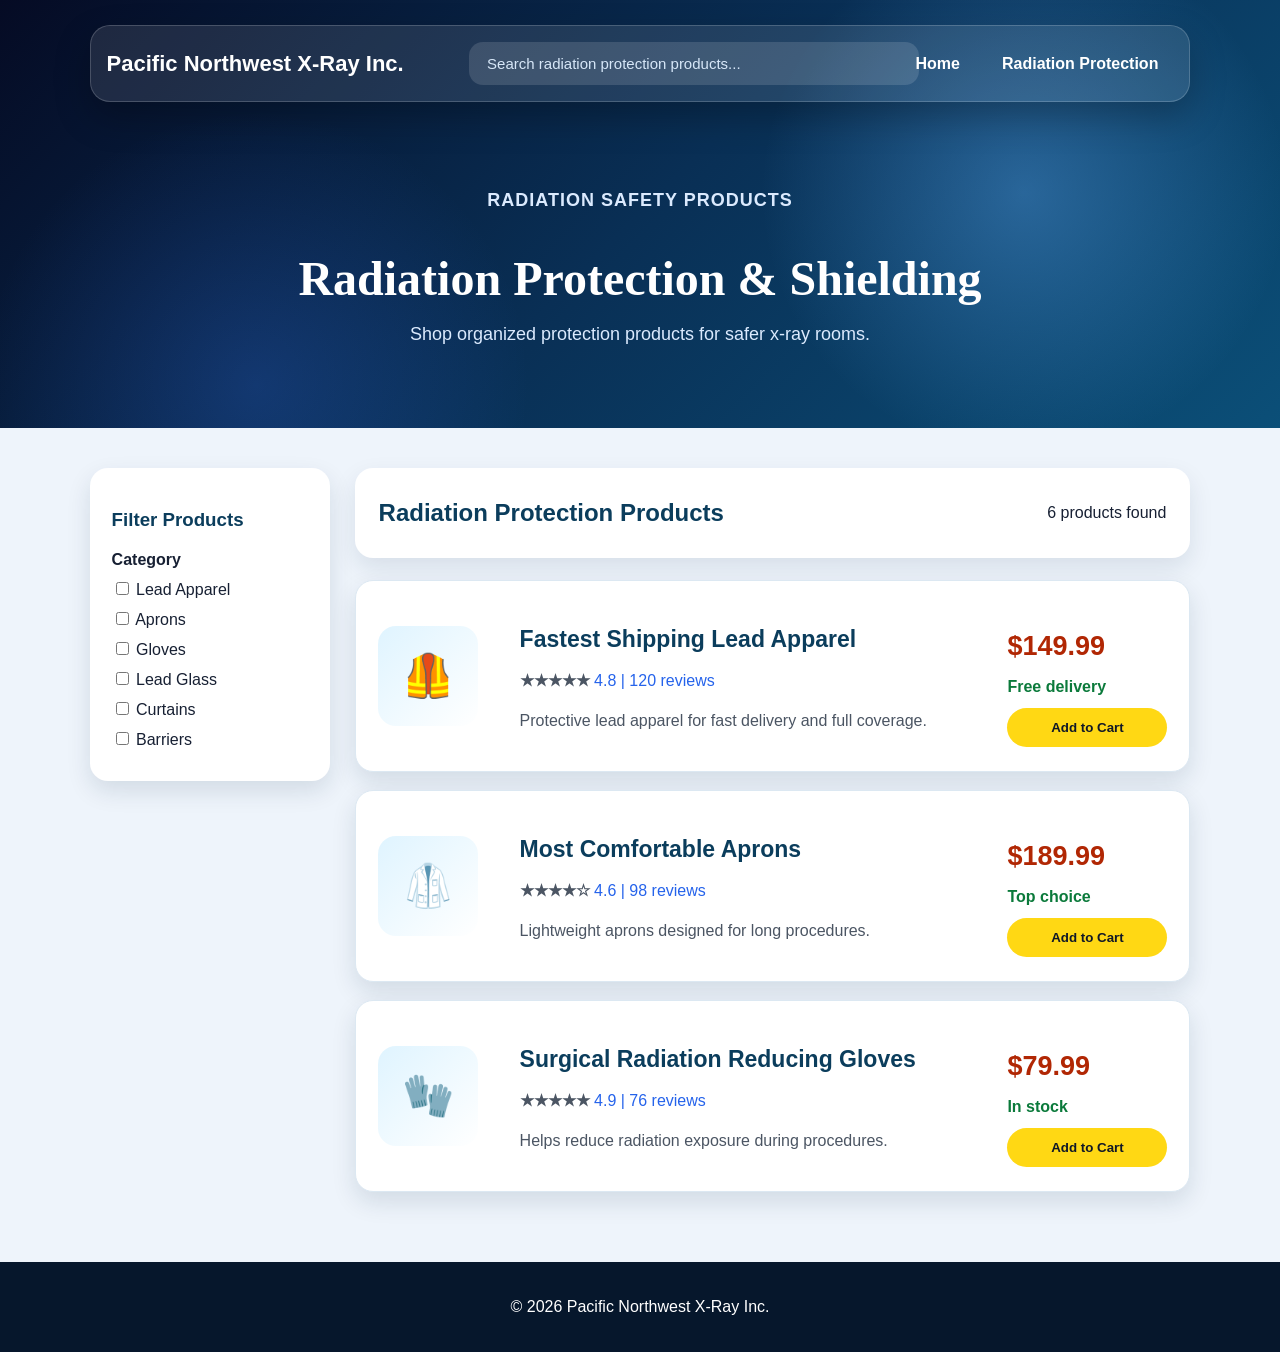
==== commit 56515fa3: "Refine product titles and descriptions in HTML Updated product descriptions and removed unnecessary " ====
--- a/radiation-protection.html
+++ b/radiation-protection.html
@@ -3,8 +3,10 @@
 <head>
   <meta charset="UTF-8">
   <meta name="viewport" content="width=device-width, initial-scale=1.0">
-  <title>Radiation Protection & Shielding</title>
+  <title>Radiation Protection</title>
+
   <link rel="stylesheet" href="css/style.css">
+  <link rel="stylesheet" href="css/radiation.css">
 </head>
 <body>
 
@@ -26,13 +28,14 @@
   <div class="shop-title">
     <p class="mini-title">Radiation Safety Products</p>
     <h1>Radiation Protection & Shielding</h1>
-    <p>Shop organized protection products for safer x-ray rooms and medical imaging spaces.</p>
+    <p>Shop organized protection products for safer x-ray rooms.</p>
   </div>
 
 </section>
 
 <section class="amazon-style-area">
 
+  <!-- LEFT FILTER -->
   <aside class="filter-sidebar">
     <h3>Filter Products</h3>
 
@@ -43,13 +46,9 @@
     <label><input type="checkbox"> Lead Glass</label>
     <label><input type="checkbox"> Curtains</label>
     <label><input type="checkbox"> Barriers</label>
-
-    <h4>Price</h4>
-    <p>$0 - $100</p>
-    <p>$100 - $250</p>
-    <p>$250+</p>
   </aside>
 
+  <!-- RIGHT PRODUCTS -->
   <main class="shop-results">
 
     <div class="results-header">
@@ -59,74 +58,51 @@
 
     <div class="product-list">
 
+      <!-- PRODUCT -->
       <div class="shop-card">
         <div class="product-symbol">🦺</div>
+
         <div class="product-info">
           <h3>Fastest Shipping Lead Apparel</h3>
           <p class="rating">★★★★★ <span>4.8 | 120 reviews</span></p>
-          <p>Protective lead apparel for medical workers who need fast delivery and reliable coverage.</p>
+          <p>Protective lead apparel for fast delivery and full coverage.</p>
+        </div>
+
+        <div class="buy-box">
           <p class="price">$149.99</p>
-          <p class="shipping">Free delivery available</p>
+          <p class="shipping">Free delivery</p>
           <button>Add to Cart</button>
         </div>
       </div>
 
       <div class="shop-card">
         <div class="product-symbol">🥼</div>
+
         <div class="product-info">
           <h3>Most Comfortable Aprons</h3>
           <p class="rating">★★★★☆ <span>4.6 | 98 reviews</span></p>
-          <p>Lightweight aprons made for comfort during long procedures and daily use.</p>
+          <p>Lightweight aprons designed for long procedures.</p>
+        </div>
+
+        <div class="buy-box">
           <p class="price">$189.99</p>
-          <p class="shipping">Popular choice for clinics</p>
+          <p class="shipping">Top choice</p>
           <button>Add to Cart</button>
         </div>
       </div>
 
       <div class="shop-card">
         <div class="product-symbol">🧤</div>
+
         <div class="product-info">
           <h3>Surgical Radiation Reducing Gloves</h3>
           <p class="rating">★★★★★ <span>4.9 | 76 reviews</span></p>
-          <p>Gloves designed to help reduce radiation exposure during surgical procedures.</p>
+          <p>Helps reduce radiation exposure during procedures.</p>
+        </div>
+
+        <div class="buy-box">
           <p class="price">$79.99</p>
           <p class="shipping">In stock</p>
-          <button>Add to Cart</button>
-        </div>
-      </div>
-
-      <div class="shop-card">
-        <div class="product-symbol">▣</div>
-        <div class="product-info">
-          <h3>Lead Glass</h3>
-          <p class="rating">★★★★☆ <span>4.5 | 64 reviews</span></p>
-          <p>Clear shielding glass that helps protect workers while allowing visibility.</p>
-          <p class="price">$249.99</p>
-          <p class="shipping">Best for viewing areas</p>
-          <button>Add to Cart</button>
-        </div>
-      </div>
-
-      <div class="shop-card">
-        <div class="product-symbol">▥</div>
-        <div class="product-info">
-          <h3>Lead Curtains</h3>
-          <p class="rating">★★★★☆ <span>4.4 | 52 reviews</span></p>
-          <p>Flexible curtains used to create protected spaces in medical rooms.</p>
-          <p class="price">$129.99</p>
-          <p class="shipping">Flexible shielding option</p>
-          <button>Add to Cart</button>
-        </div>
-      </div>
-
-      <div class="shop-card">
-        <div class="product-symbol">▰</div>
-        <div class="product-info">
-          <h3>Mobile Lead Barriers</h3>
-          <p class="rating">★★★★★ <span>4.9 | 110 reviews</span></p>
-          <p>Moveable shielding barriers for protection where it is needed most.</p>
-          <p class="price">$399.99</p>
-          <p class="shipping">Great for shared exam rooms</p>
           <button>Add to Cart</button>
         </div>
       </div>
@@ -143,3 +119,4 @@
 
 </body>
 </html>
+  
--- a/css/radiation.css
+++ b/css/radiation.css
@@ -0,0 +1,198 @@
+body {
+  margin: 0;
+  font-family: Arial, sans-serif;
+  background: #eef4fb;
+  color: #172033;
+}
+
+.radiation-shop-page {
+  padding: 25px 7% 65px;
+  background:
+    radial-gradient(circle at 80% 45%, rgba(99, 179, 255, 0.35), transparent 25%),
+    radial-gradient(circle at 20% 90%, rgba(57, 120, 255, 0.22), transparent 25%),
+    linear-gradient(135deg, #050b24, #092f55, #0b4f78);
+  color: white;
+}
+
+.shop-title {
+  text-align: center;
+  padding-top: 70px;
+}
+
+.shop-title h1 {
+  font-family: Georgia, serif;
+  font-size: 48px;
+  color: white;
+  margin-bottom: 15px;
+}
+
+.shop-title p {
+  color: #dbeafe;
+  font-size: 18px;
+}
+
+.mini-title {
+  color: #9bd8ff;
+  font-weight: bold;
+  letter-spacing: 1px;
+  text-transform: uppercase;
+}
+
+.amazon-style-area {
+  display: grid;
+  grid-template-columns: 240px 1fr;
+  gap: 25px;
+  padding: 40px 7% 70px;
+  background: #eef4fb;
+}
+
+.filter-sidebar {
+  background: white;
+  border-radius: 18px;
+  padding: 22px;
+  box-shadow: 0 10px 25px rgba(8, 44, 66, 0.12);
+  height: fit-content;
+}
+
+.filter-sidebar h3 {
+  color: #0b3d5c;
+  margin-bottom: 18px;
+}
+
+.filter-sidebar h4 {
+  margin-top: 20px;
+  margin-bottom: 10px;
+}
+
+.filter-sidebar label {
+  display: block;
+  margin-bottom: 10px;
+}
+
+.shop-results {
+  width: 100%;
+}
+
+.results-header {
+  background: white;
+  padding: 20px 24px;
+  border-radius: 18px;
+  margin-bottom: 22px;
+  box-shadow: 0 10px 25px rgba(8, 44, 66, 0.1);
+  display: flex;
+  justify-content: space-between;
+  align-items: center;
+}
+
+.results-header h2 {
+  color: #0b3d5c;
+  margin: 0;
+}
+
+.product-list {
+  display: flex;
+  flex-direction: column;
+  gap: 18px;
+}
+
+.shop-card {
+  background: white;
+  border-radius: 18px;
+  padding: 22px;
+  display: grid;
+  grid-template-columns: 120px 1fr 160px;
+  gap: 22px;
+  align-items: center;
+  box-shadow: 0 10px 25px rgba(8, 44, 66, 0.12);
+  border: 1px solid #dce8f2;
+}
+
+.product-symbol {
+  width: 100px;
+  height: 100px;
+  background: linear-gradient(135deg, #dff4ff, #ffffff);
+  color: #0b3d5c;
+  border-radius: 18px;
+  display: flex;
+  align-items: center;
+  justify-content: center;
+  font-size: 42px;
+}
+
+.product-info h3 {
+  color: #0b3d5c;
+  font-size: 23px;
+  margin-bottom: 8px;
+}
+
+.rating {
+  color: #ff9900;
+  font-weight: bold;
+  margin-bottom: 8px;
+}
+
+.rating span {
+  color: #2563eb;
+  font-weight: normal;
+}
+
+.product-info p {
+  color: #4b5563;
+  line-height: 1.5;
+}
+
+.buy-box {
+  text-align: left;
+}
+
+.price {
+  color: #b12704;
+  font-size: 27px;
+  font-weight: bold;
+  margin-bottom: 10px;
+}
+
+.shipping {
+  color: #0b7a3b;
+  font-weight: bold;
+  margin-bottom: 12px;
+}
+
+.shop-card button {
+  background-color: #ffd814;
+  color: #111827;
+  border: none;
+  padding: 12px 20px;
+  border-radius: 22px;
+  font-weight: bold;
+  cursor: pointer;
+  width: 100%;
+}
+
+.shop-card button:hover {
+  background-color: #f7ca00;
+}
+
+footer {
+  background-color: #06172c;
+  color: white;
+  text-align: center;
+  padding: 20px;
+}
+
+@media (max-width: 900px) {
+  .amazon-style-area {
+    grid-template-columns: 1fr;
+  }
+
+  .shop-card {
+    grid-template-columns: 1fr;
+  }
+
+  .buy-box {
+    width: 100%;
+  }
+}
+
+
+  
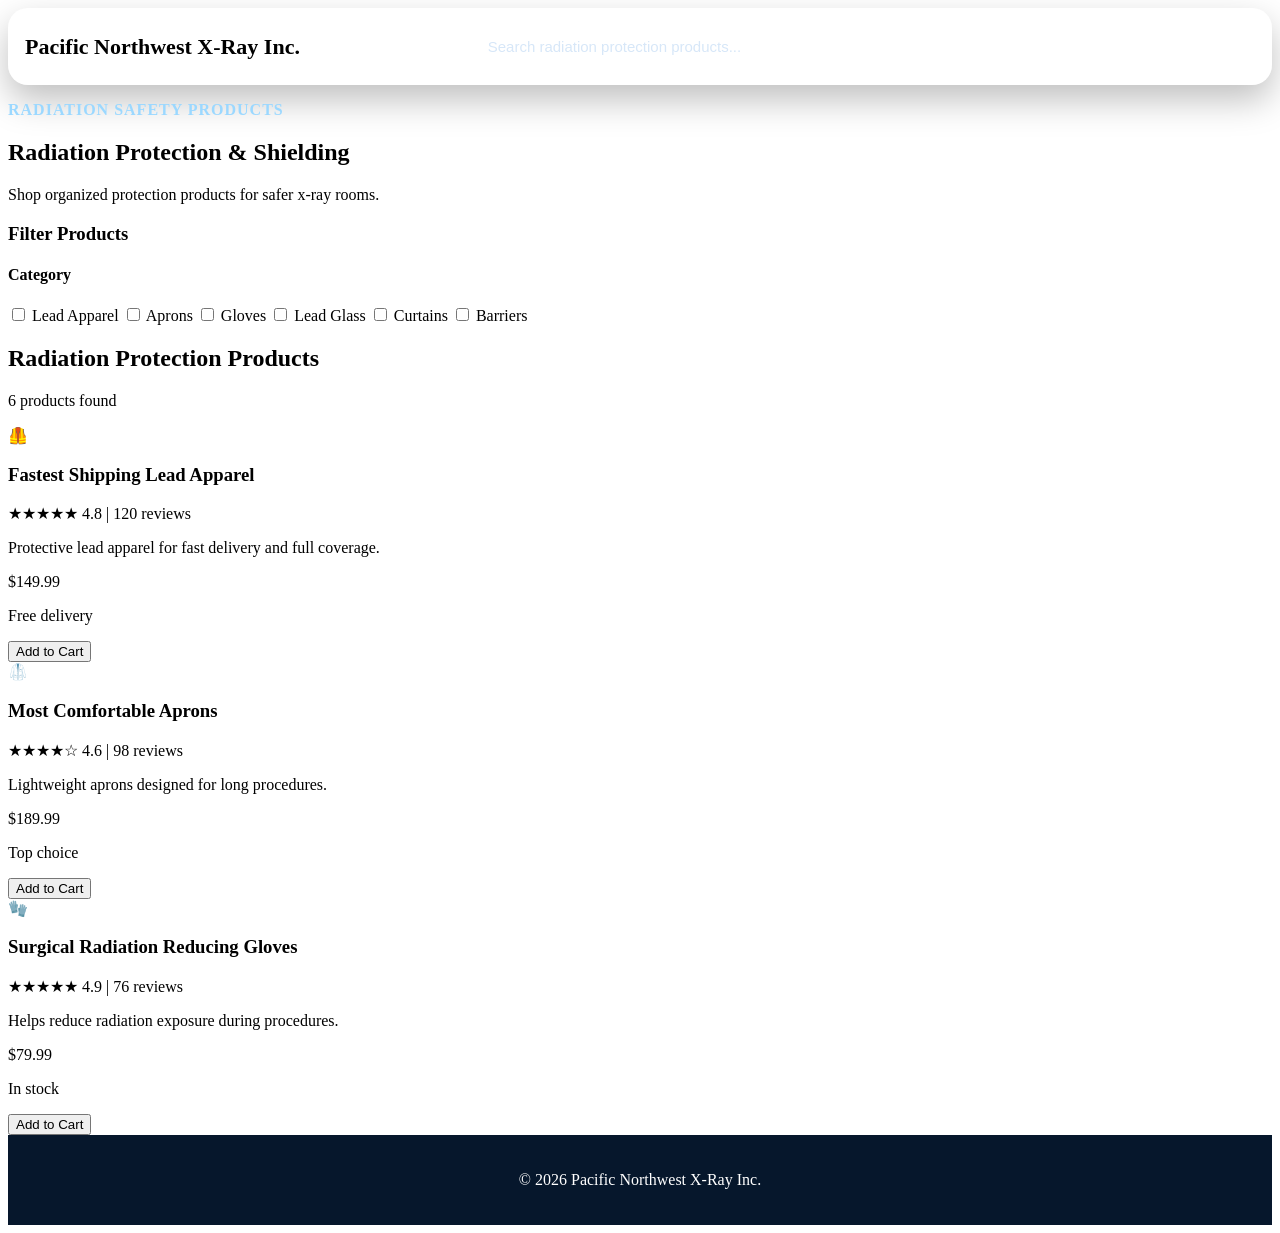
==== commit a1e29898: "Remove radiation.css stylesheet link" ====
--- a/radiation-protection.html
+++ b/radiation-protection.html
@@ -6,7 +6,7 @@
   <title>Radiation Protection</title>
 
   <link rel="stylesheet" href="css/style.css">
-  <link rel="stylesheet" href="css/radiation.css">
+  
 </head>
 <body>
 
